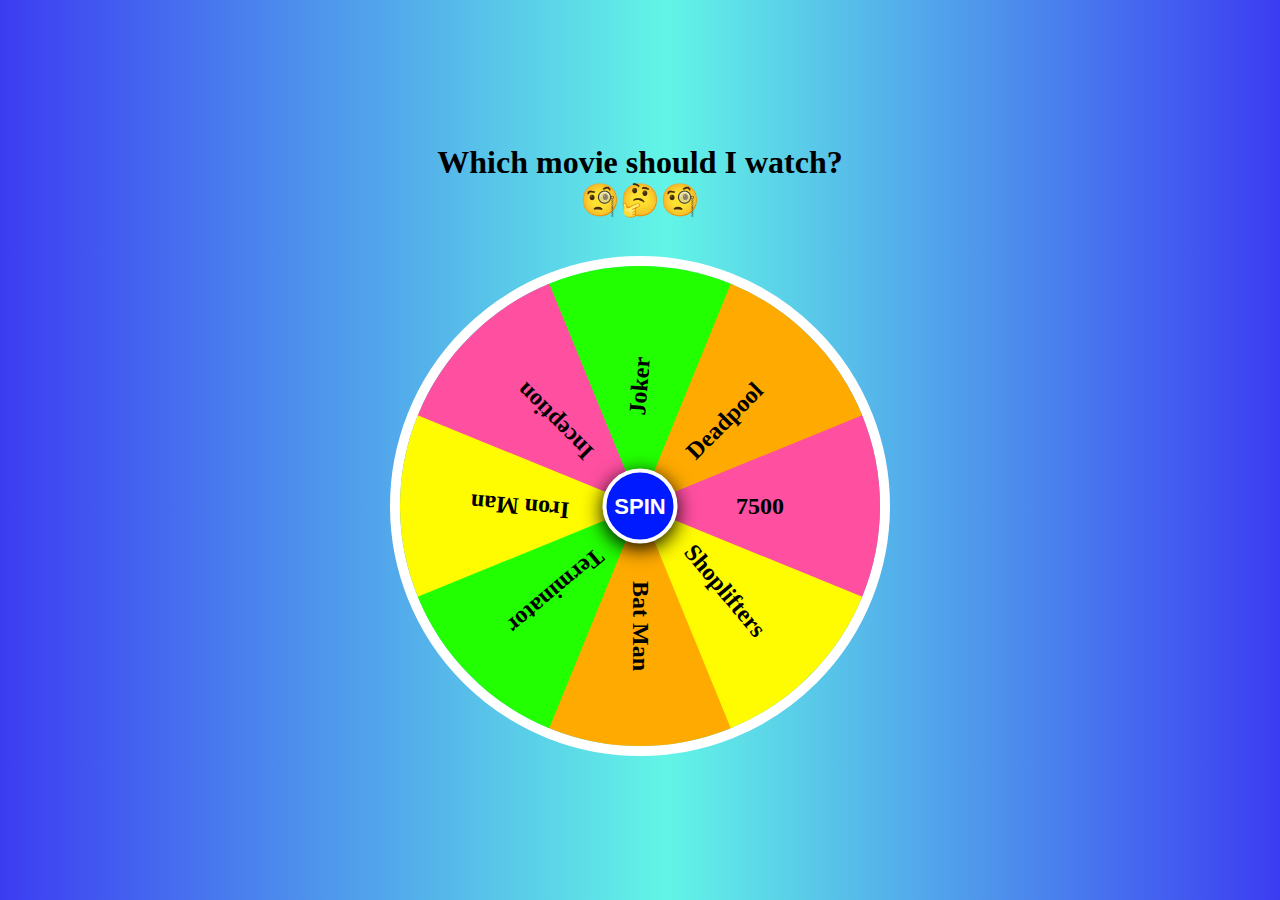
==== Index.html @ 99094aef "Update Page" ====
<html>
  <head>
    <title>Movie Selector</title>
    <link href="style.css" rel="stylesheet" type="text/css" />
  </head>
  <body>

    <h1><center> Which movie should I watch? <br>
		🧐🤔🧐</center><br>
    
	<div id="mainbox" class="mainbox">
		<div id="box" class="box">
			<div class="box1">
				<span class="span1"><b>Iron Man</b></span>
				<span class="span2"><b>7500</b></span>
				<span class="span3"><b>Bat Man</b></span>
				<span class="span4"><b>Joker</b></span>
			</div>
			<div class="box2">
				<span class="span1"><b>Shoplifters</b></span>
				<span class="span2"><b>Inception</b></span>
				<span class="span3"><b>Deadpool</b></span>
				<span class="span4"><b>Terminator</b></span>
			</div>
		</div>

		<button class="spin" onclick="myfunction()">SPIN</button>
	</div>

  
  <script src="script.js"></script>
  </body>
</html>
---- style.css ----
*{
  box-sizing: border-box;
  padding: 0;
  margin: 0;
  outline: none;
}


body{
  font-family: Open Sans;
  display: flex;
  justify-content: center;
  align-items: center;
  min-height: 100vh;
  overflow: hidden;
  background: rgb(60,60,242);
  background: linear-gradient(90deg, rgba(60,60,242,1) 0%, rgba(98,245,230,1) 52%, rgba(60,60,242,1) 100%);
  background-size: cover;
}

.mainbox{
  position: relative;
  width: 500px;
  height: 500px;
}
.mainbox:after{
  position: absolute;
  content: '';
  width: 32px;
  height: 32px;
  background: url('arrow-left.png') no-repeat;
  background-size: 32px;
  right: -30px;
  top: 50%;
  transform: translateY(-50%);
}
.box{
  width: 100%;
  height: 100%;
  position: relative;
  border-radius: 50%;
  border: 10px solid #fff;
  overflow: hidden;
  transition: all ease 5s;
}
span{
  width: 50%;
  height: 50%;
  display: inline-block;
  position: absolute;
}
.span1{
  clip-path: polygon(0 92%, 100% 50%, 0 8%);
  background-color: #fffb00;
  top: 120px;
  left: 0;
}
.span2{
  clip-path: polygon(100% 92%, 0 50%, 100% 8%);
  background-color: #ff4fa1;
  top: 120px;
  right: 0;
}
.span3{
  clip-path: polygon(50% 0%, 8% 100%, 92% 100%);
  background-color: #ffaa00;
  bottom: 0;
  left: 120px;
}
.span4{
  clip-path: polygon(50% 100%, 92% 0, 8% 0);
  background-color: #22ff00;
  top: 0;
  left: 120px;
}


.box1 .span3 b{
   transform: translate(-50%, -50%) rotate(-270deg);
}
.box1 .span1 b,
.box2 .span1 b{
  transform: translate(-50%, -50%) rotate(185deg);
}
.box2 .span3 b{
  transform: translate(-50%, -50%) rotate(90deg);
}
.box1 .span4 b,
.box2 .span4 b{
  transform: translate(-50%, -50%) rotate(-85deg);
}

.box2{
  width: 100%;
  height: 100%;
  transform: rotate(-135deg);
}
span b{
  font-size: 24px;
  position: absolute;
  top: 50%;
  left: 50%;
  transform: translate(-50%, -50%);

}

.spin{
  position: absolute;
  top: 50%;
  left: 50%;
  transform: translate(-50%, -50%);
  width: 75px;
  height: 75px;
  border-radius: 50%;
  border: 4px solid #fff;
  background-color: #001aff;
  color: #fff;
  box-shadow: 0 5px 20px #000;
  font-weight: bold;
  font-size: 22px;
  cursor: pointer;
}
.spin:active{
  width: 70px;
  height: 70px;
  font-size: 20px;
}

.mainbox.animate:after{
  animation: animateArrow 0.7s ease infinite;
}
@keyframes animateArrow{
  50%{
    right: -40px;
  }
}
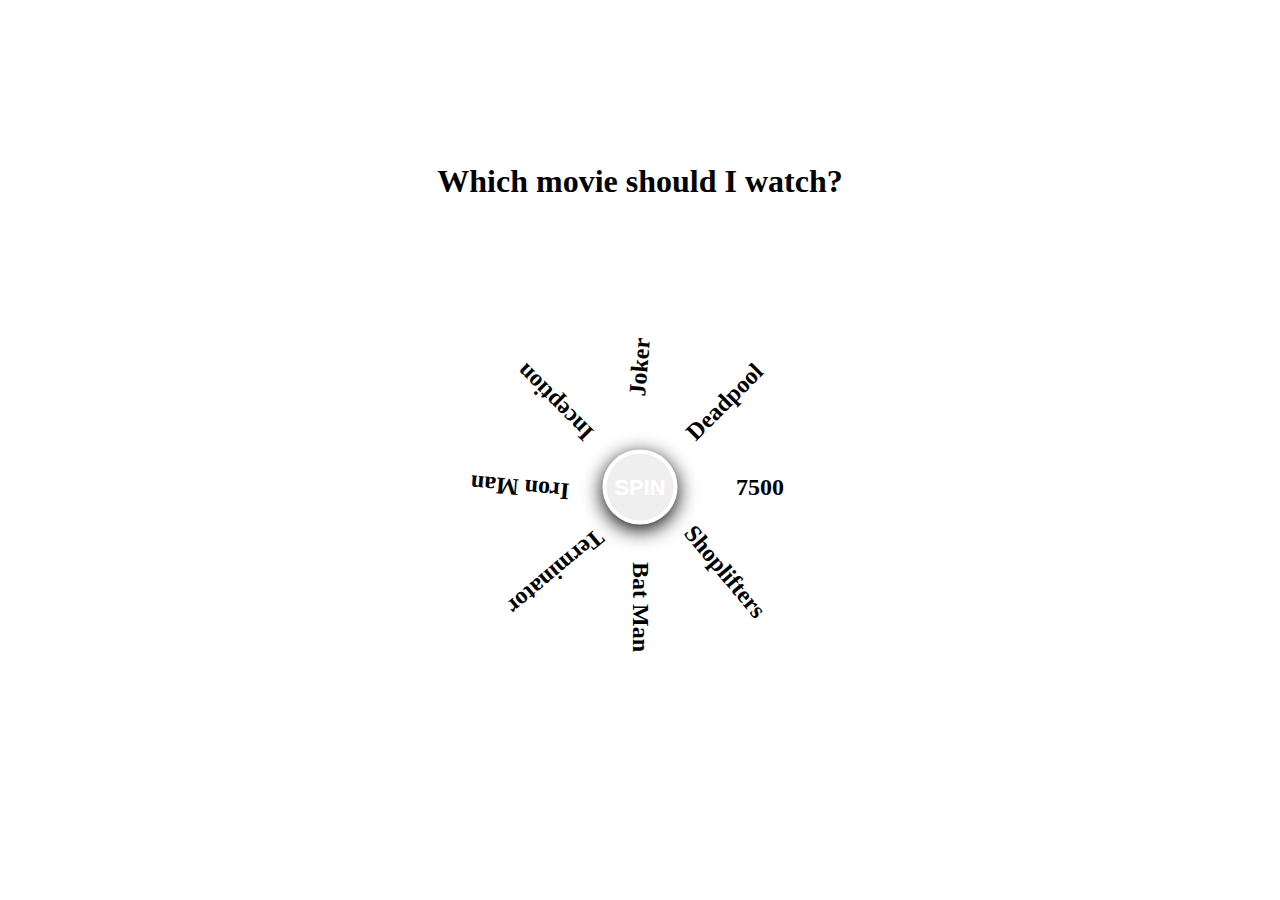
==== commit 84175eed: "Update Page" ====
--- a/Index.html
+++ b/Index.html
@@ -5,8 +5,7 @@
   </head>
   <body>
 
-    <h1><center> Which movie should I watch? <br>
-		🧐🤔🧐</center><br>
+    <h1><center> Which movie should I watch? <br></center><br>
     
 	<div id="mainbox" class="mainbox">
 		<div id="box" class="box">
--- a/style.css
+++ b/style.css
@@ -13,8 +13,6 @@
   align-items: center;
   min-height: 100vh;
   overflow: hidden;
-  background: rgb(60,60,242);
-  background: linear-gradient(90deg, rgba(60,60,242,1) 0%, rgba(98,245,230,1) 52%, rgba(60,60,242,1) 100%);
   background-size: cover;
 }
 
@@ -51,25 +49,21 @@
 }
 .span1{
   clip-path: polygon(0 92%, 100% 50%, 0 8%);
-  background-color: #fffb00;
   top: 120px;
   left: 0;
 }
 .span2{
   clip-path: polygon(100% 92%, 0 50%, 100% 8%);
-  background-color: #ff4fa1;
   top: 120px;
   right: 0;
 }
 .span3{
   clip-path: polygon(50% 0%, 8% 100%, 92% 100%);
-  background-color: #ffaa00;
   bottom: 0;
   left: 120px;
 }
 .span4{
   clip-path: polygon(50% 100%, 92% 0, 8% 0);
-  background-color: #22ff00;
   top: 0;
   left: 120px;
 }
@@ -113,7 +107,6 @@
   height: 75px;
   border-radius: 50%;
   border: 4px solid #fff;
-  background-color: #001aff;
   color: #fff;
   box-shadow: 0 5px 20px #000;
   font-weight: bold;
